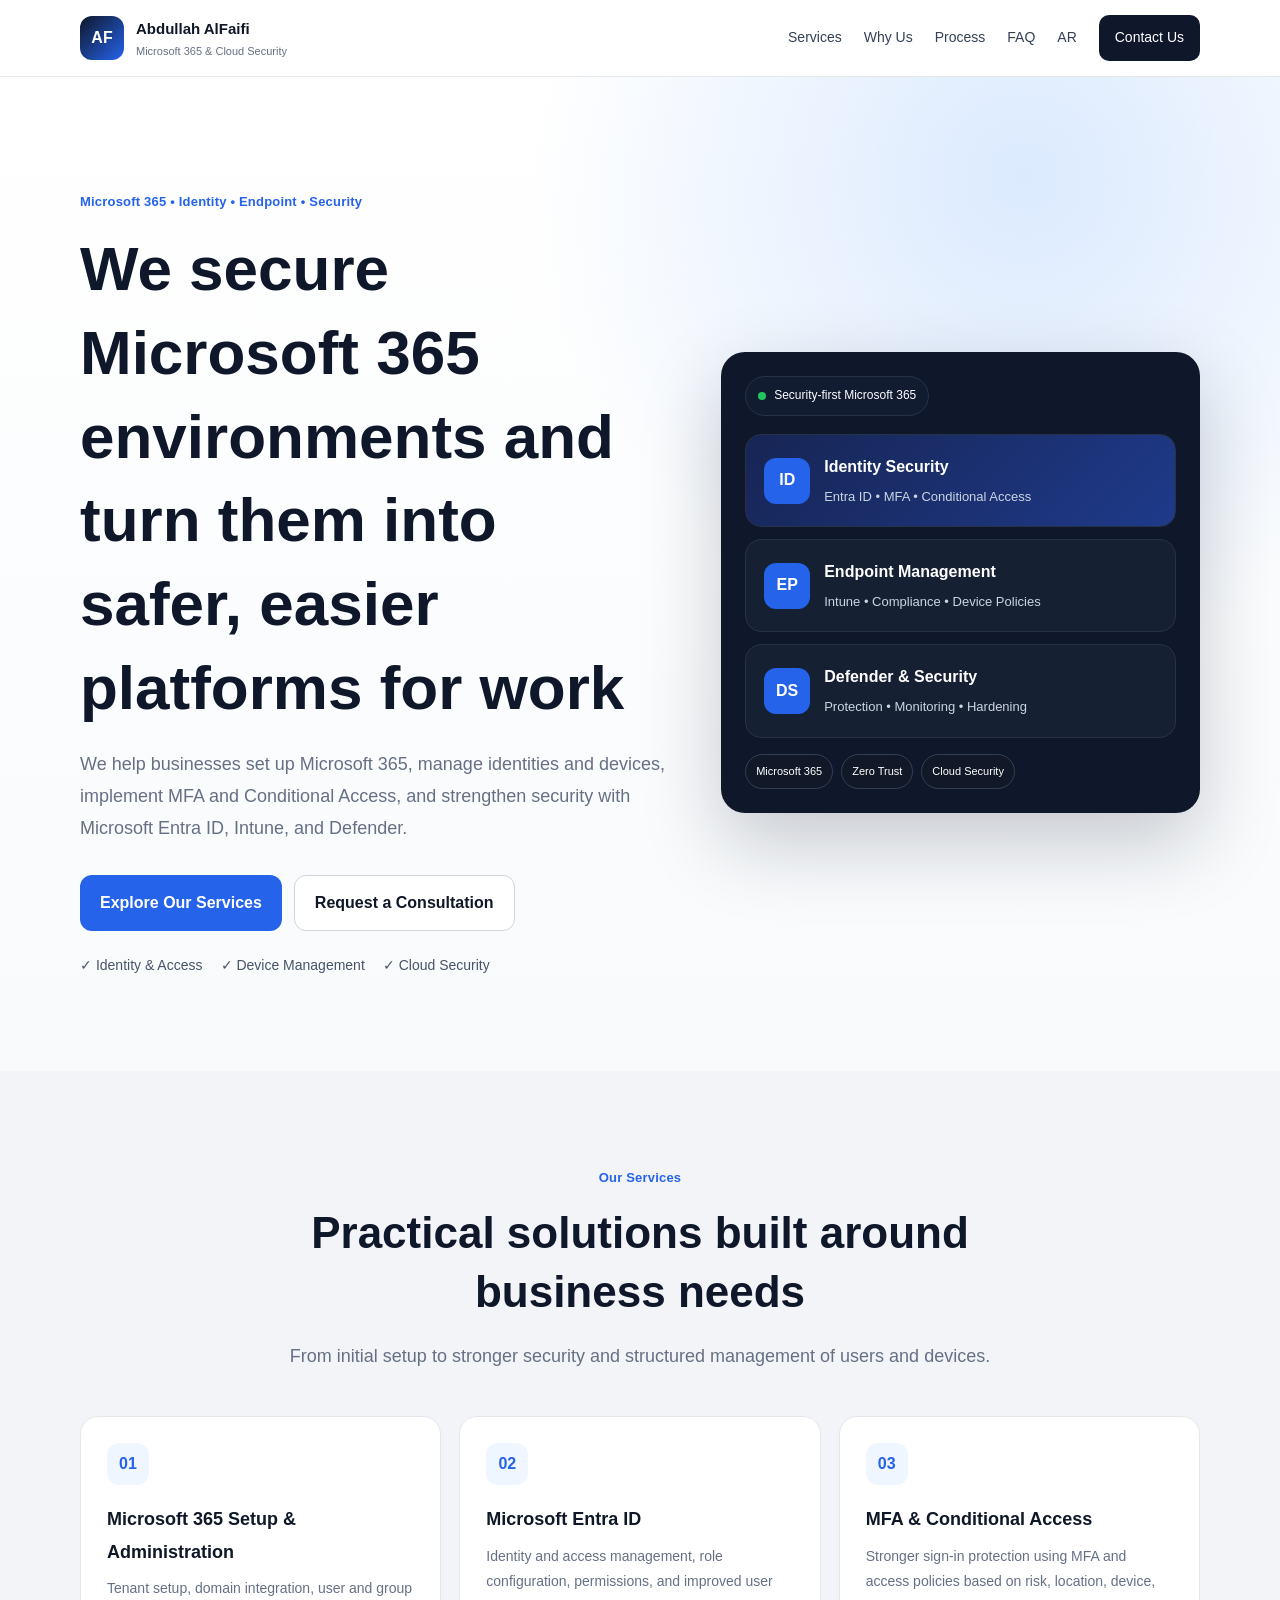
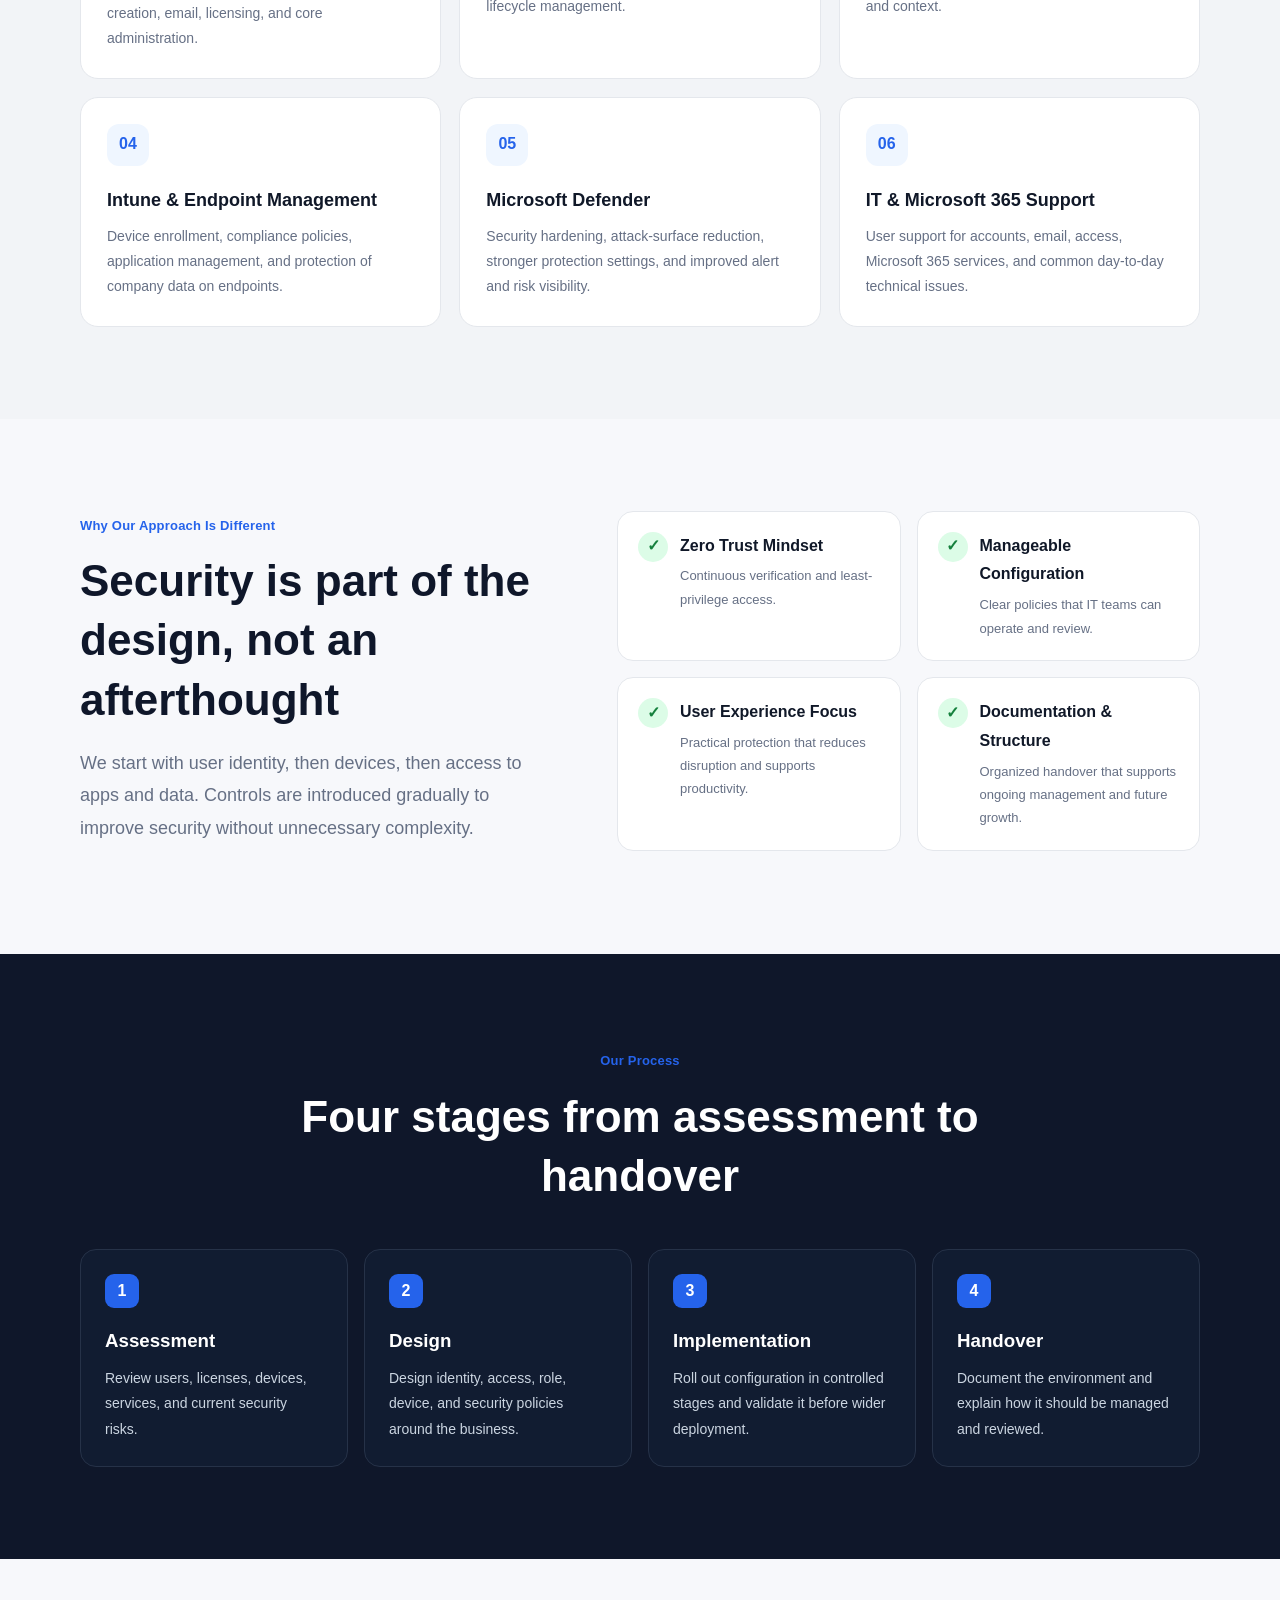
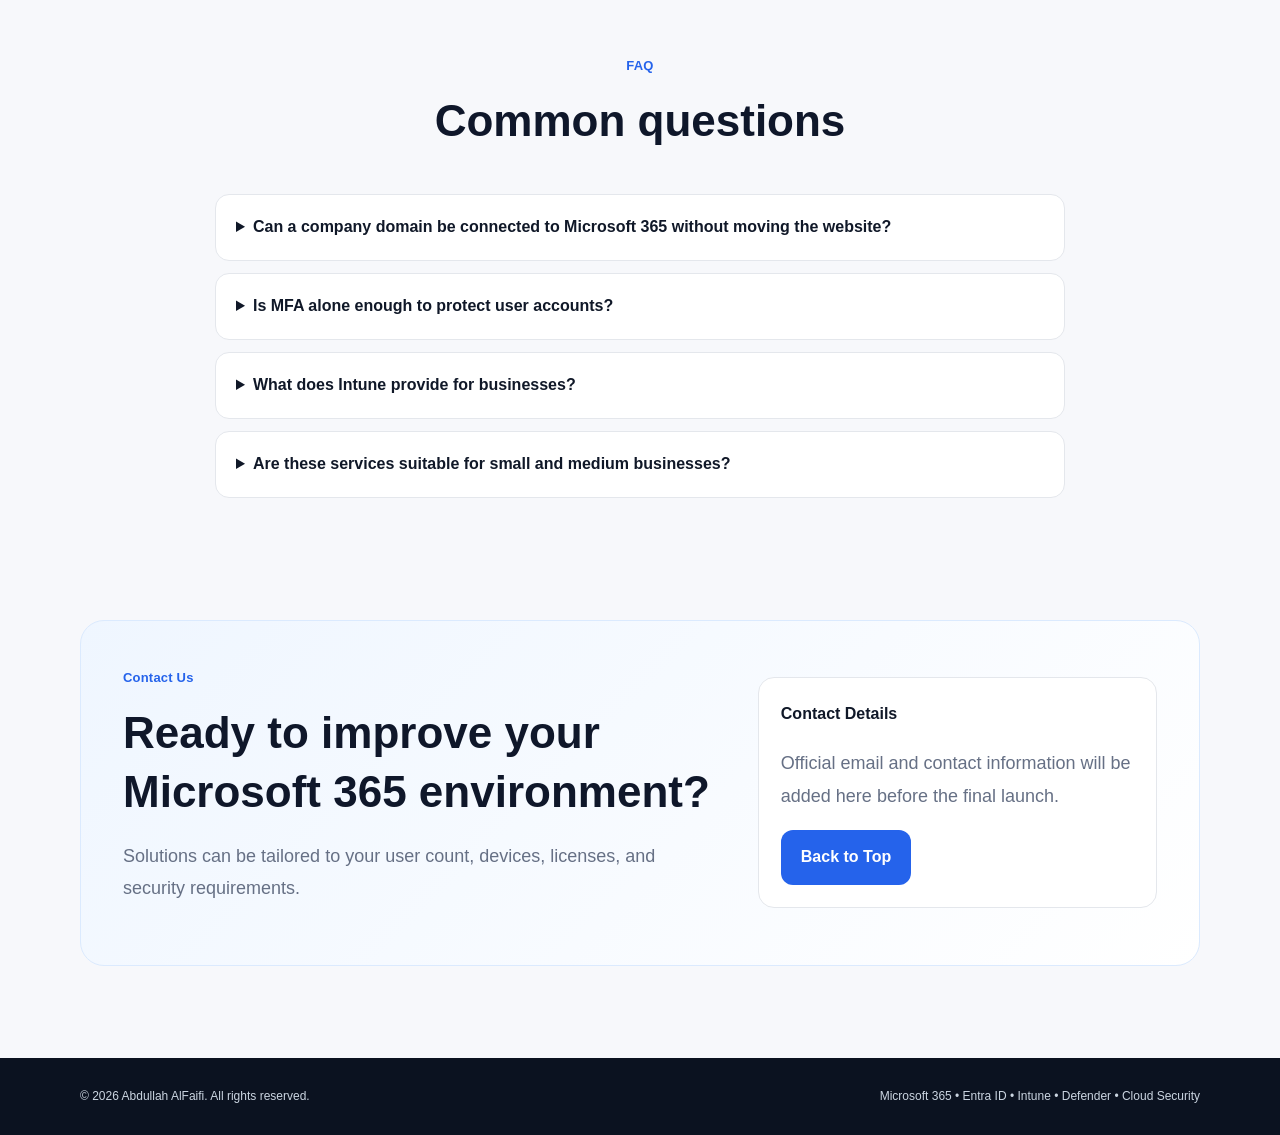
==== en.html @ 7289ef28 "Add full English version of the website" ====
<!doctype html>
<html lang="en" dir="ltr">
<head>
  <meta charset="utf-8" />
  <meta name="viewport" content="width=device-width, initial-scale=1" />
  <meta name="description" content="Microsoft 365, identity, endpoint, and cloud security services for businesses: Entra ID, MFA, Conditional Access, Intune, Microsoft Defender, and IT support." />
  <title>Abdullah AlFaifi | Microsoft 365 & Cloud Security</title>
  <link rel="stylesheet" href="styles.css" />
</head>
<body>
  <header class="site-header" id="top">
    <div class="container nav-wrap">
      <a class="brand" href="#top" aria-label="Home">
        <span class="brand-mark">AF</span>
        <span class="brand-text">
          <strong>Abdullah AlFaifi</strong>
          <small>Microsoft 365 & Cloud Security</small>
        </span>
      </a>

      <button class="menu-button" aria-label="Open menu" aria-expanded="false">☰</button>

      <nav class="nav-links" aria-label="Main navigation">
        <a href="#services">Services</a>
        <a href="#why-us">Why Us</a>
        <a href="#process">Process</a>
        <a href="#faq">FAQ</a>
        <a class="lang-switch" href="index.html" lang="ar" dir="rtl">AR</a>
        <a class="nav-cta" href="#contact">Contact Us</a>
      </nav>
    </div>
  </header>

  <main>
    <section class="hero section">
      <div class="container hero-grid">
        <div class="hero-copy">
          <span class="eyebrow">Microsoft 365 • Identity • Endpoint • Security</span>
          <h1>We secure Microsoft 365 environments and turn them into safer, easier platforms for work</h1>
          <p class="hero-lead">
            We help businesses set up Microsoft 365, manage identities and devices, implement MFA and Conditional Access,
            and strengthen security with Microsoft Entra ID, Intune, and Defender.
          </p>
          <div class="hero-actions">
            <a class="button primary" href="#services">Explore Our Services</a>
            <a class="button secondary" href="#contact">Request a Consultation</a>
          </div>
          <div class="trust-row" aria-label="Areas of focus">
            <span>✓ Identity & Access</span>
            <span>✓ Device Management</span>
            <span>✓ Cloud Security</span>
          </div>
        </div>

        <div class="hero-panel" aria-label="Services overview">
          <div class="status-pill"><span></span> Security-first Microsoft 365</div>
          <div class="panel-card featured">
            <div class="icon">ID</div>
            <div>
              <strong>Identity Security</strong>
              <p>Entra ID • MFA • Conditional Access</p>
            </div>
          </div>
          <div class="panel-card">
            <div class="icon">EP</div>
            <div>
              <strong>Endpoint Management</strong>
              <p>Intune • Compliance • Device Policies</p>
            </div>
          </div>
          <div class="panel-card">
            <div class="icon">DS</div>
            <div>
              <strong>Defender & Security</strong>
              <p>Protection • Monitoring • Hardening</p>
            </div>
          </div>
          <div class="panel-footer">
            <span>Microsoft 365</span><span>Zero Trust</span><span>Cloud Security</span>
          </div>
        </div>
      </div>
    </section>

    <section class="section muted" id="services">
      <div class="container">
        <div class="section-heading">
          <span class="eyebrow">Our Services</span>
          <h2>Practical solutions built around business needs</h2>
          <p>From initial setup to stronger security and structured management of users and devices.</p>
        </div>

        <div class="cards services-grid">
          <article class="service-card">
            <span class="service-icon">01</span>
            <h3>Microsoft 365 Setup & Administration</h3>
            <p>Tenant setup, domain integration, user and group creation, email, licensing, and core administration.</p>
          </article>
          <article class="service-card">
            <span class="service-icon">02</span>
            <h3>Microsoft Entra ID</h3>
            <p>Identity and access management, role configuration, permissions, and improved user lifecycle management.</p>
          </article>
          <article class="service-card">
            <span class="service-icon">03</span>
            <h3>MFA & Conditional Access</h3>
            <p>Stronger sign-in protection using MFA and access policies based on risk, location, device, and context.</p>
          </article>
          <article class="service-card">
            <span class="service-icon">04</span>
            <h3>Intune & Endpoint Management</h3>
            <p>Device enrollment, compliance policies, application management, and protection of company data on endpoints.</p>
          </article>
          <article class="service-card">
            <span class="service-icon">05</span>
            <h3>Microsoft Defender</h3>
            <p>Security hardening, attack-surface reduction, stronger protection settings, and improved alert and risk visibility.</p>
          </article>
          <article class="service-card">
            <span class="service-icon">06</span>
            <h3>IT & Microsoft 365 Support</h3>
            <p>User support for accounts, email, access, Microsoft 365 services, and common day-to-day technical issues.</p>
          </article>
        </div>
      </div>
    </section>

    <section class="section" id="why-us">
      <div class="container split-grid">
        <div>
          <span class="eyebrow">Why Our Approach Is Different</span>
          <h2>Security is part of the design, not an afterthought</h2>
          <p class="section-copy">We start with user identity, then devices, then access to apps and data. Controls are introduced gradually to improve security without unnecessary complexity.</p>
        </div>
        <div class="benefits">
          <div class="benefit"><span>✓</span><div><strong>Zero Trust Mindset</strong><p>Continuous verification and least-privilege access.</p></div></div>
          <div class="benefit"><span>✓</span><div><strong>Manageable Configuration</strong><p>Clear policies that IT teams can operate and review.</p></div></div>
          <div class="benefit"><span>✓</span><div><strong>User Experience Focus</strong><p>Practical protection that reduces disruption and supports productivity.</p></div></div>
          <div class="benefit"><span>✓</span><div><strong>Documentation & Structure</strong><p>Organized handover that supports ongoing management and future growth.</p></div></div>
        </div>
      </div>
    </section>

    <section class="section dark-section" id="process">
      <div class="container">
        <div class="section-heading light">
          <span class="eyebrow">Our Process</span>
          <h2>Four stages from assessment to handover</h2>
        </div>
        <div class="process-grid">
          <div class="process-step"><b>1</b><h3>Assessment</h3><p>Review users, licenses, devices, services, and current security risks.</p></div>
          <div class="process-step"><b>2</b><h3>Design</h3><p>Design identity, access, role, device, and security policies around the business.</p></div>
          <div class="process-step"><b>3</b><h3>Implementation</h3><p>Roll out configuration in controlled stages and validate it before wider deployment.</p></div>
          <div class="process-step"><b>4</b><h3>Handover</h3><p>Document the environment and explain how it should be managed and reviewed.</p></div>
        </div>
      </div>
    </section>

    <section class="section" id="faq">
      <div class="container narrow">
        <div class="section-heading">
          <span class="eyebrow">FAQ</span>
          <h2>Common questions</h2>
        </div>
        <div class="faq-list">
          <details><summary>Can a company domain be connected to Microsoft 365 without moving the website?</summary><p>Yes. The same domain can be used for Microsoft 365 email while the website remains on a separate hosting platform, using different DNS records.</p></details>
          <details><summary>Is MFA alone enough to protect user accounts?</summary><p>MFA is essential, but stronger protection comes from combining it with Conditional Access, session controls, managed devices, and least-privilege policies.</p></details>
          <details><summary>What does Intune provide for businesses?</summary><p>It provides centralized device, app, compliance, and company-data management across supported endpoints.</p></details>
          <details><summary>Are these services suitable for small and medium businesses?</summary><p>Yes. Organizations can begin with essential controls and expand as user count, devices, licensing, and security needs grow.</p></details>
        </div>
      </div>
    </section>

    <section class="section contact-section" id="contact">
      <div class="container contact-card">
        <div>
          <span class="eyebrow">Contact Us</span>
          <h2>Ready to improve your Microsoft 365 environment?</h2>
          <p>Solutions can be tailored to your user count, devices, licenses, and security requirements.</p>
        </div>
        <div class="contact-note">
          <strong>Contact Details</strong>
          <p>Official email and contact information will be added here before the final launch.</p>
          <a class="button primary" href="#top">Back to Top</a>
        </div>
      </div>
    </section>
  </main>

  <footer class="site-footer">
    <div class="container footer-wrap">
      <p>© <span id="year"></span> Abdullah AlFaifi. All rights reserved.</p>
      <p>Microsoft 365 • Entra ID • Intune • Defender • Cloud Security</p>
    </div>
  </footer>

  <script src="script.js"></script>
</body>
</html>
---- styles.css ----
*{box-sizing:border-box}html{scroll-behavior:smooth}body{margin:0;font-family:Tahoma,Arial,sans-serif;background:#f7f8fb;color:#101828;line-height:1.8}a{text-decoration:none;color:inherit}.container{width:min(1120px,92%);margin:auto}.narrow{width:min(850px,92%)}.site-header{position:sticky;top:0;z-index:50;background:rgba(255,255,255,.92);backdrop-filter:blur(12px);border-bottom:1px solid #e5e7eb}.nav-wrap{display:flex;align-items:center;justify-content:space-between;min-height:76px;gap:24px}.brand{display:flex;align-items:center;gap:12px}.brand-mark{width:44px;height:44px;border-radius:12px;display:grid;place-items:center;background:linear-gradient(135deg,#0f172a,#2563eb);color:#fff;font-weight:800}.brand-text{display:flex;flex-direction:column}.brand-text strong{font-size:15px}.brand-text small{font-size:11px;color:#667085}.nav-links{display:flex;align-items:center;gap:22px;font-size:14px}.nav-links a{color:#344054}.nav-links a:hover{color:#2563eb}.nav-cta{padding:10px 16px;border-radius:10px;background:#0f172a;color:#fff!important}.menu-button{display:none;border:0;background:none;font-size:24px}.section{padding:92px 0}.hero{padding-top:110px;background:radial-gradient(circle at 80% 10%,#dbeafe 0,transparent 36%),linear-gradient(180deg,#fff,#f8fafc)}.hero-grid{display:grid;grid-template-columns:1.1fr .9fr;gap:56px;align-items:center}.eyebrow{display:inline-block;color:#2563eb;font-weight:700;font-size:13px;letter-spacing:.2px;margin-bottom:14px}.hero h1,.section-heading h2,.split-grid h2,.contact-card h2{margin:0;color:#0f172a;line-height:1.35}.hero h1{font-size:clamp(36px,5vw,62px);max-width:800px}.hero-lead,.section-copy,.section-heading p,.contact-card p{color:#667085;font-size:18px}.hero-actions{display:flex;gap:12px;margin:30px 0 22px}.button{display:inline-flex;align-items:center;justify-content:center;padding:13px 20px;border-radius:12px;font-weight:700}.button.primary{background:#2563eb;color:#fff}.button.primary:hover{background:#1d4ed8}.button.secondary{background:#fff;border:1px solid #d0d5dd;color:#101828}.trust-row{display:flex;flex-wrap:wrap;gap:18px;color:#475467;font-size:14px}.hero-panel{background:#0f172a;border-radius:24px;padding:24px;box-shadow:0 30px 80px rgba(15,23,42,.22);color:#fff}.status-pill{font-size:12px;background:#111c31;border:1px solid #263248;border-radius:999px;padding:8px 12px;margin-bottom:18px;display:inline-flex;align-items:center;gap:8px}.status-pill span{width:8px;height:8px;border-radius:50%;background:#22c55e}.panel-card{display:flex;align-items:center;gap:14px;background:#162033;border:1px solid #263248;border-radius:16px;padding:18px;margin-bottom:12px}.panel-card.featured{background:linear-gradient(135deg,#172554,#1e3a8a)}.panel-card .icon{min-width:46px;height:46px;border-radius:12px;background:#2563eb;display:grid;place-items:center;font-weight:800}.panel-card strong{display:block}.panel-card p{margin:3px 0 0;color:#cbd5e1;font-size:13px}.panel-footer{display:flex;flex-wrap:wrap;gap:8px;margin-top:16px}.panel-footer span{font-size:11px;padding:7px 10px;border-radius:999px;background:#111827;border:1px solid #334155}.muted{background:#f2f4f7}.section-heading{text-align:center;max-width:740px;margin:0 auto 44px}.section-heading h2,.split-grid h2,.contact-card h2{font-size:clamp(30px,4vw,44px)}.cards{display:grid}.services-grid{grid-template-columns:repeat(3,1fr);gap:18px}.service-card{background:#fff;border:1px solid #e4e7ec;border-radius:18px;padding:26px;transition:.2s}.service-card:hover{transform:translateY(-4px);box-shadow:0 16px 40px rgba(16,24,40,.08)}.service-icon{display:inline-grid;place-items:center;width:42px;height:42px;border-radius:12px;background:#eff6ff;color:#2563eb;font-weight:800}.service-card h3{font-size:18px;margin:18px 0 8px}.service-card p{margin:0;color:#667085;font-size:14px}.split-grid{display:grid;grid-template-columns:.9fr 1.1fr;gap:60px;align-items:start}.benefits{display:grid;grid-template-columns:1fr 1fr;gap:16px}.benefit{display:flex;gap:12px;background:#fff;border:1px solid #e4e7ec;border-radius:16px;padding:20px}.benefit>span{width:30px;height:30px;flex:0 0 30px;border-radius:50%;display:grid;place-items:center;background:#dcfce7;color:#15803d;font-weight:800}.benefit p{margin:4px 0 0;color:#667085;font-size:13px}.dark-section{background:#0f172a;color:#fff}.section-heading.light h2{color:#fff}.process-grid{display:grid;grid-template-columns:repeat(4,1fr);gap:16px}.process-step{padding:24px;border:1px solid #263248;border-radius:16px;background:#111c31}.process-step b{display:inline-grid;place-items:center;width:34px;height:34px;border-radius:9px;background:#2563eb}.process-step h3{margin:16px 0 8px}.process-step p{margin:0;color:#cbd5e1;font-size:14px}.faq-list{display:grid;gap:12px}.faq-list details{background:#fff;border:1px solid #e4e7ec;border-radius:14px;padding:18px 20px}.faq-list summary{cursor:pointer;font-weight:700}.faq-list p{color:#667085;margin-bottom:0}.contact-section{padding-top:30px}.contact-card{background:linear-gradient(135deg,#eff6ff,#fff);border:1px solid #dbeafe;border-radius:24px;padding:42px;display:grid;grid-template-columns:1.2fr .8fr;gap:36px;align-items:center}.contact-note{background:#fff;border:1px solid #e4e7ec;border-radius:16px;padding:22px}.site-footer{padding:28px 0;background:#0b1220;color:#cbd5e1;font-size:12px}.footer-wrap{display:flex;justify-content:space-between;gap:16px;flex-wrap:wrap}.footer-wrap p{margin:0}@media(max-width:900px){.hero-grid,.split-grid,.contact-card{grid-template-columns:1fr}.services-grid{grid-template-columns:1fr 1fr}.process-grid{grid-template-columns:1fr 1fr}.nav-links{position:absolute;top:76px;right:4%;left:4%;display:none;flex-direction:column;align-items:stretch;background:#fff;border:1px solid #e4e7ec;border-radius:16px;padding:16px;box-shadow:0 18px 50px rgba(16,24,40,.12)}.nav-links.open{display:flex}.menu-button{display:block}}@media(max-width:620px){.section{padding:68px 0}.hero{padding-top:78px}.services-grid,.process-grid,.benefits{grid-template-columns:1fr}.hero-actions{flex-direction:column}.button{width:100%}.hero h1{font-size:38px}.contact-card{padding:26px}.brand-text small{display:none}}
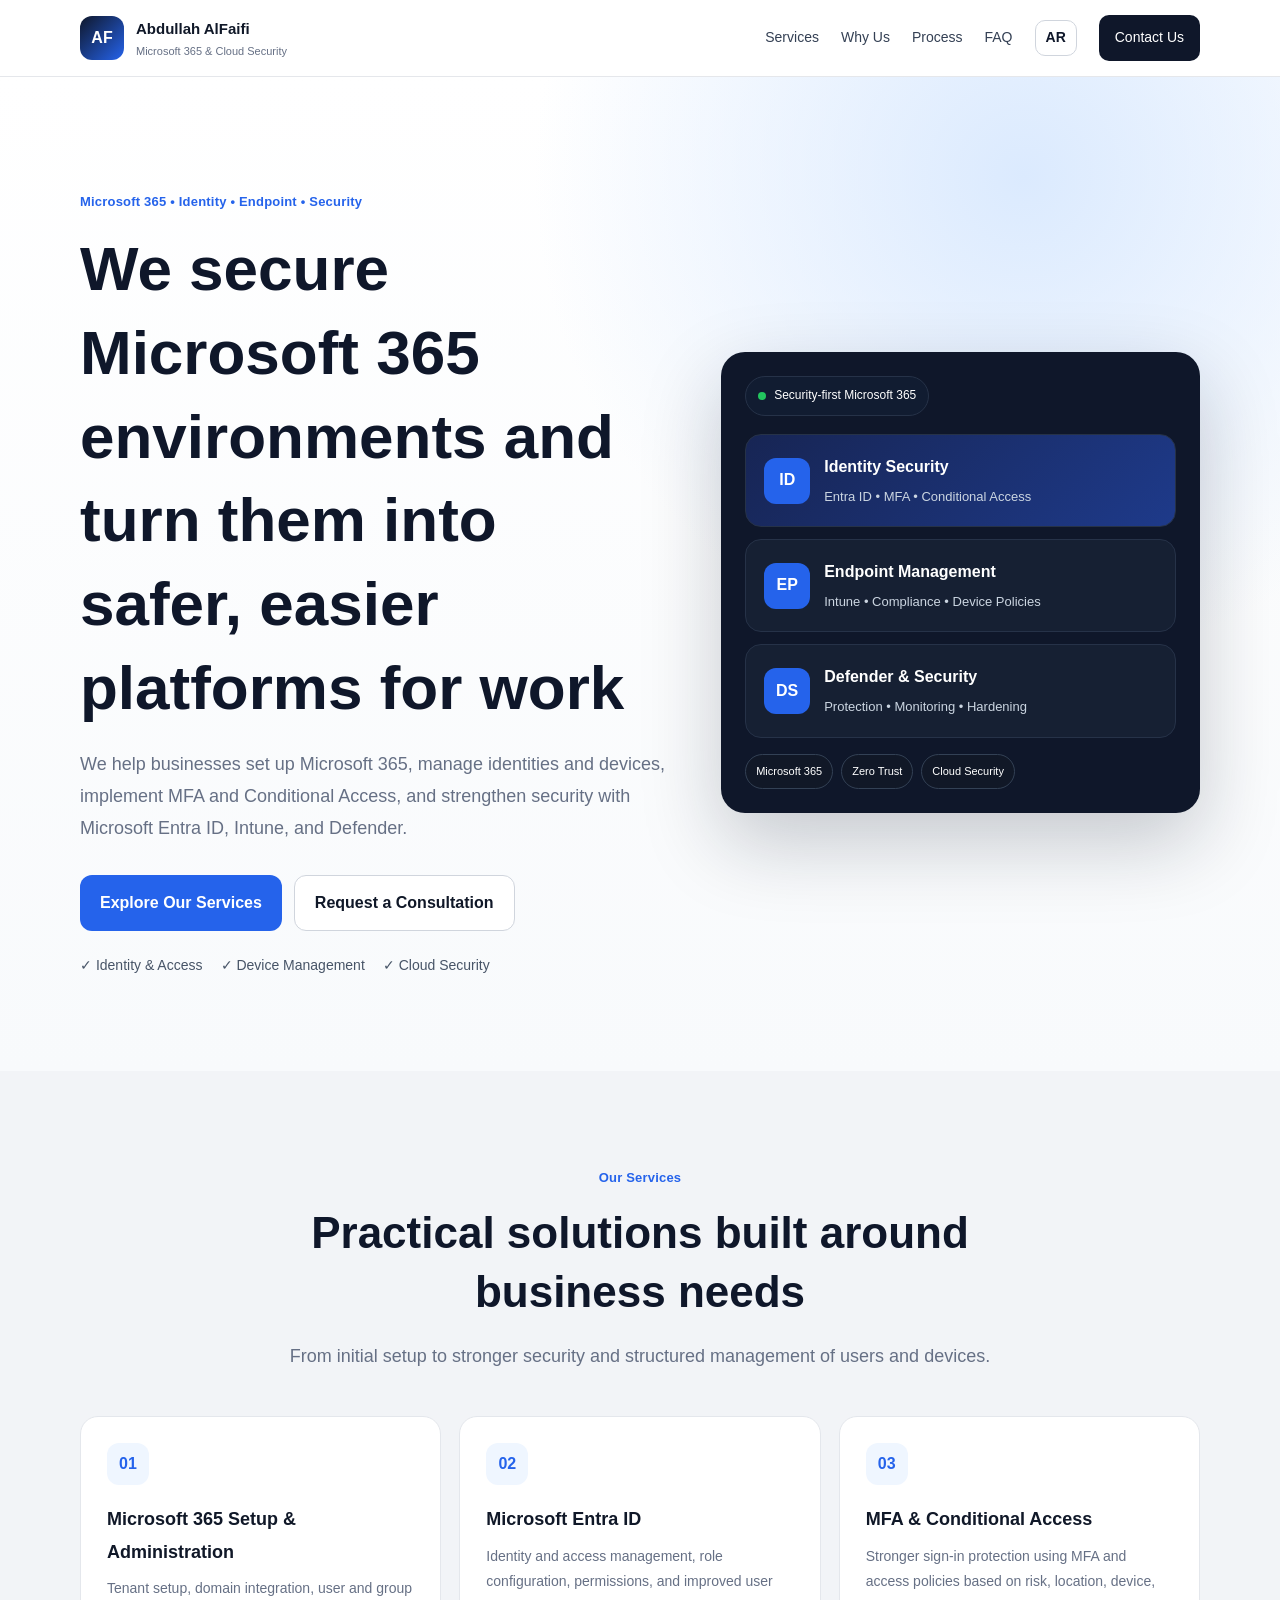
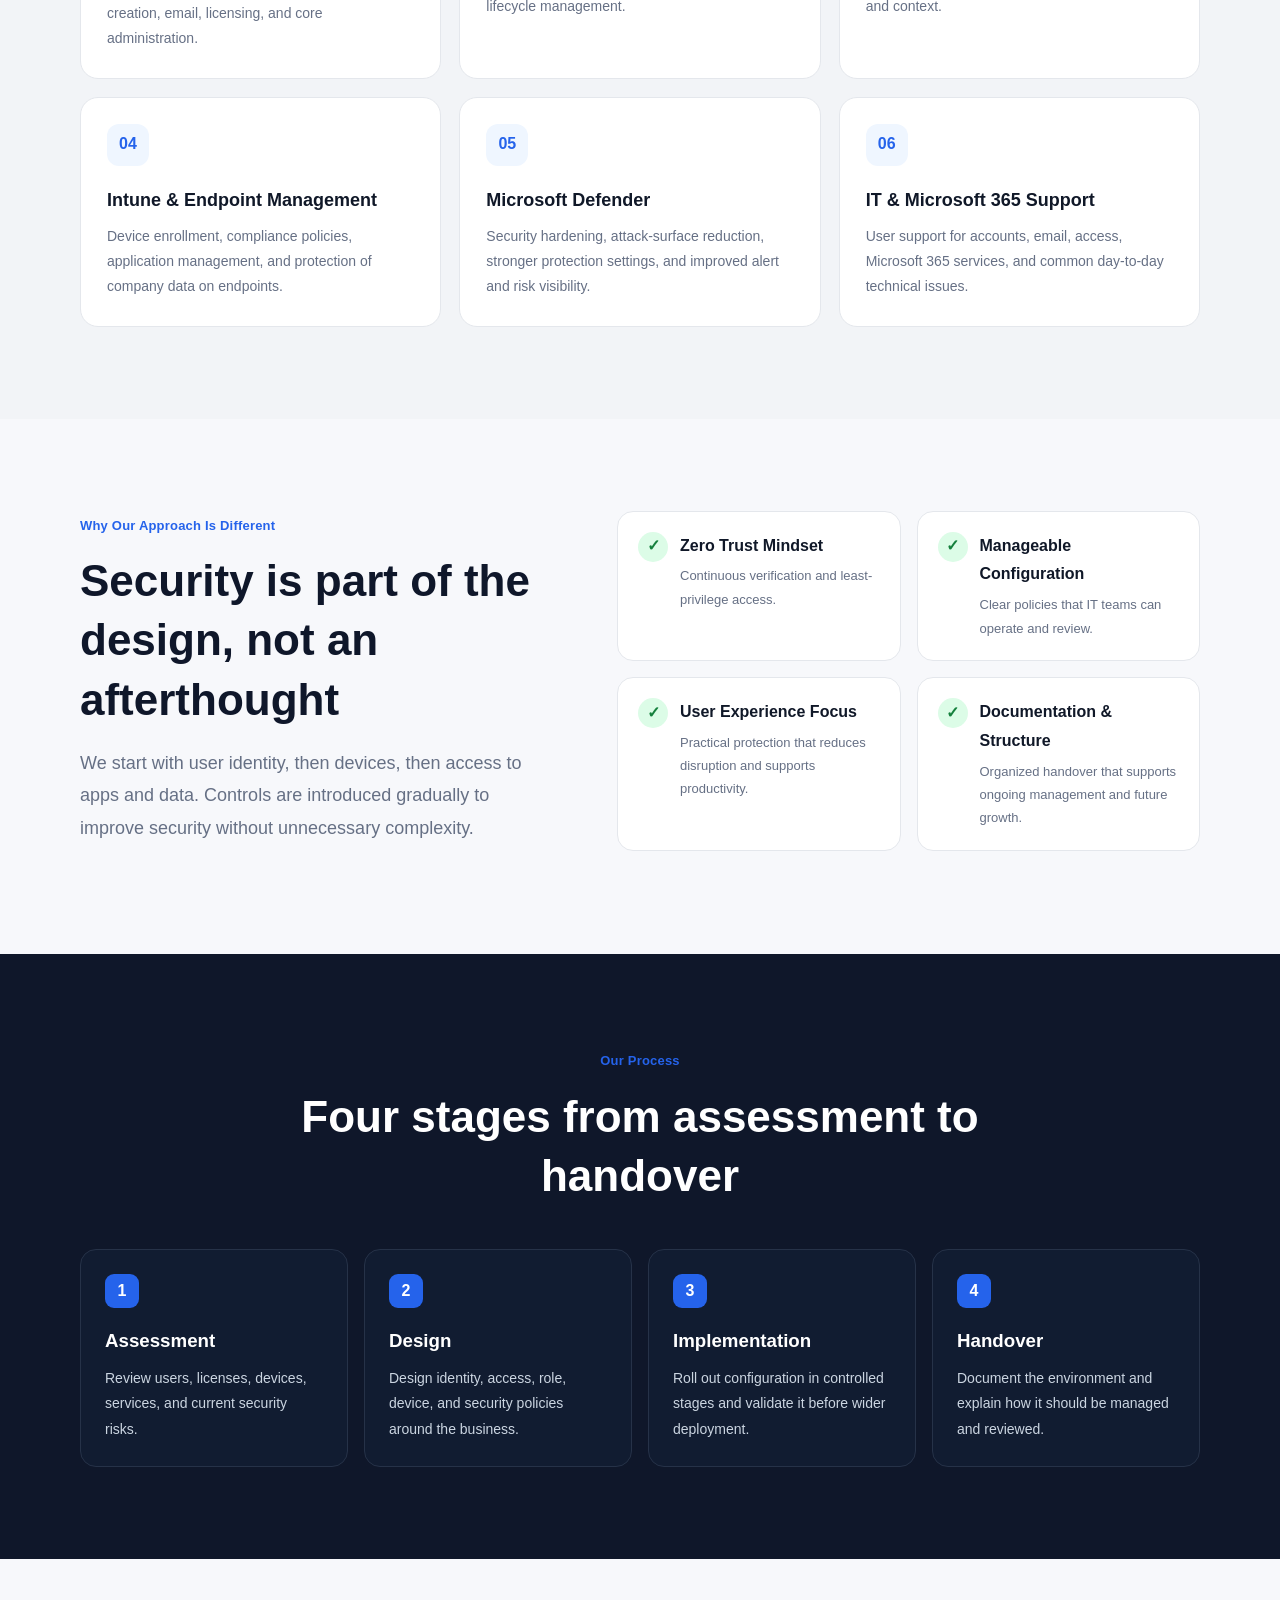
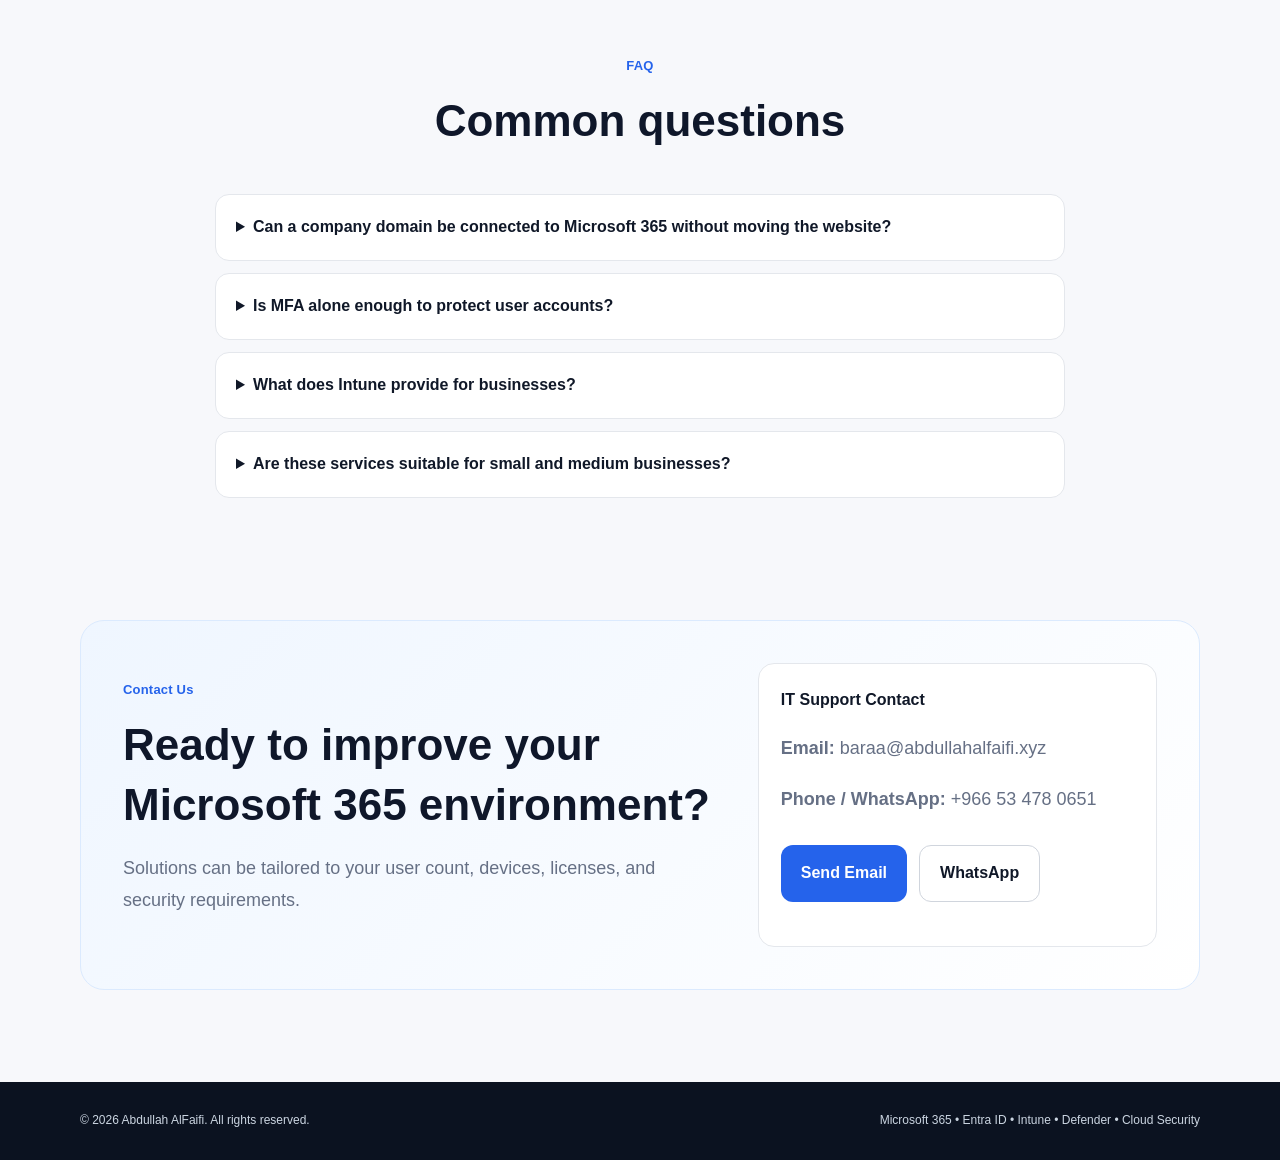
==== commit 8f2b26a5: "Add IT support contact details to English site" ====
--- a/en.html
+++ b/en.html
@@ -179,9 +179,13 @@
           <p>Solutions can be tailored to your user count, devices, licenses, and security requirements.</p>
         </div>
         <div class="contact-note">
-          <strong>Contact Details</strong>
-          <p>Official email and contact information will be added here before the final launch.</p>
-          <a class="button primary" href="#top">Back to Top</a>
+          <strong>IT Support Contact</strong>
+          <p><strong>Email:</strong> <a href="mailto:baraa@abdullahalfaifi.xyz">baraa@abdullahalfaifi.xyz</a></p>
+          <p><strong>Phone / WhatsApp:</strong> <a href="tel:+966534780651">+966 53 478 0651</a></p>
+          <div class="hero-actions">
+            <a class="button primary" href="mailto:baraa@abdullahalfaifi.xyz">Send Email</a>
+            <a class="button secondary" href="https://wa.me/966534780651" target="_blank" rel="noopener">WhatsApp</a>
+          </div>
         </div>
       </div>
     </section>
--- a/styles.css
+++ b/styles.css
@@ -1 +1 @@
-*{box-sizing:border-box}html{scroll-behavior:smooth}body{margin:0;font-family:Tahoma,Arial,sans-serif;background:#f7f8fb;color:#101828;line-height:1.8}a{text-decoration:none;color:inherit}.container{width:min(1120px,92%);margin:auto}.narrow{width:min(850px,92%)}.site-header{position:sticky;top:0;z-index:50;background:rgba(255,255,255,.92);backdrop-filter:blur(12px);border-bottom:1px solid #e5e7eb}.nav-wrap{display:flex;align-items:center;justify-content:space-between;min-height:76px;gap:24px}.brand{display:flex;align-items:center;gap:12px}.brand-mark{width:44px;height:44px;border-radius:12px;display:grid;place-items:center;background:linear-gradient(135deg,#0f172a,#2563eb);color:#fff;font-weight:800}.brand-text{display:flex;flex-direction:column}.brand-text strong{font-size:15px}.brand-text small{font-size:11px;color:#667085}.nav-links{display:flex;align-items:center;gap:22px;font-size:14px}.nav-links a{color:#344054}.nav-links a:hover{color:#2563eb}.nav-cta{padding:10px 16px;border-radius:10px;background:#0f172a;color:#fff!important}.menu-button{display:none;border:0;background:none;font-size:24px}.section{padding:92px 0}.hero{padding-top:110px;background:radial-gradient(circle at 80% 10%,#dbeafe 0,transparent 36%),linear-gradient(180deg,#fff,#f8fafc)}.hero-grid{display:grid;grid-template-columns:1.1fr .9fr;gap:56px;align-items:center}.eyebrow{display:inline-block;color:#2563eb;font-weight:700;font-size:13px;letter-spacing:.2px;margin-bottom:14px}.hero h1,.section-heading h2,.split-grid h2,.contact-card h2{margin:0;color:#0f172a;line-height:1.35}.hero h1{font-size:clamp(36px,5vw,62px);max-width:800px}.hero-lead,.section-copy,.section-heading p,.contact-card p{color:#667085;font-size:18px}.hero-actions{display:flex;gap:12px;margin:30px 0 22px}.button{display:inline-flex;align-items:center;justify-content:center;padding:13px 20px;border-radius:12px;font-weight:700}.button.primary{background:#2563eb;color:#fff}.button.primary:hover{background:#1d4ed8}.button.secondary{background:#fff;border:1px solid #d0d5dd;color:#101828}.trust-row{display:flex;flex-wrap:wrap;gap:18px;color:#475467;font-size:14px}.hero-panel{background:#0f172a;border-radius:24px;padding:24px;box-shadow:0 30px 80px rgba(15,23,42,.22);color:#fff}.status-pill{font-size:12px;background:#111c31;border:1px solid #263248;border-radius:999px;padding:8px 12px;margin-bottom:18px;display:inline-flex;align-items:center;gap:8px}.status-pill span{width:8px;height:8px;border-radius:50%;background:#22c55e}.panel-card{display:flex;align-items:center;gap:14px;background:#162033;border:1px solid #263248;border-radius:16px;padding:18px;margin-bottom:12px}.panel-card.featured{background:linear-gradient(135deg,#172554,#1e3a8a)}.panel-card .icon{min-width:46px;height:46px;border-radius:12px;background:#2563eb;display:grid;place-items:center;font-weight:800}.panel-card strong{display:block}.panel-card p{margin:3px 0 0;color:#cbd5e1;font-size:13px}.panel-footer{display:flex;flex-wrap:wrap;gap:8px;margin-top:16px}.panel-footer span{font-size:11px;padding:7px 10px;border-radius:999px;background:#111827;border:1px solid #334155}.muted{background:#f2f4f7}.section-heading{text-align:center;max-width:740px;margin:0 auto 44px}.section-heading h2,.split-grid h2,.contact-card h2{font-size:clamp(30px,4vw,44px)}.cards{display:grid}.services-grid{grid-template-columns:repeat(3,1fr);gap:18px}.service-card{background:#fff;border:1px solid #e4e7ec;border-radius:18px;padding:26px;transition:.2s}.service-card:hover{transform:translateY(-4px);box-shadow:0 16px 40px rgba(16,24,40,.08)}.service-icon{display:inline-grid;place-items:center;width:42px;height:42px;border-radius:12px;background:#eff6ff;color:#2563eb;font-weight:800}.service-card h3{font-size:18px;margin:18px 0 8px}.service-card p{margin:0;color:#667085;font-size:14px}.split-grid{display:grid;grid-template-columns:.9fr 1.1fr;gap:60px;align-items:start}.benefits{display:grid;grid-template-columns:1fr 1fr;gap:16px}.benefit{display:flex;gap:12px;background:#fff;border:1px solid #e4e7ec;border-radius:16px;padding:20px}.benefit>span{width:30px;height:30px;flex:0 0 30px;border-radius:50%;display:grid;place-items:center;background:#dcfce7;color:#15803d;font-weight:800}.benefit p{margin:4px 0 0;color:#667085;font-size:13px}.dark-section{background:#0f172a;color:#fff}.section-heading.light h2{color:#fff}.process-grid{display:grid;grid-template-columns:repeat(4,1fr);gap:16px}.process-step{padding:24px;border:1px solid #263248;border-radius:16px;background:#111c31}.process-step b{display:inline-grid;place-items:center;width:34px;height:34px;border-radius:9px;background:#2563eb}.process-step h3{margin:16px 0 8px}.process-step p{margin:0;color:#cbd5e1;font-size:14px}.faq-list{display:grid;gap:12px}.faq-list details{background:#fff;border:1px solid #e4e7ec;border-radius:14px;padding:18px 20px}.faq-list summary{cursor:pointer;font-weight:700}.faq-list p{color:#667085;margin-bottom:0}.contact-section{padding-top:30px}.contact-card{background:linear-gradient(135deg,#eff6ff,#fff);border:1px solid #dbeafe;border-radius:24px;padding:42px;display:grid;grid-template-columns:1.2fr .8fr;gap:36px;align-items:center}.contact-note{background:#fff;border:1px solid #e4e7ec;border-radius:16px;padding:22px}.site-footer{padding:28px 0;background:#0b1220;color:#cbd5e1;font-size:12px}.footer-wrap{display:flex;justify-content:space-between;gap:16px;flex-wrap:wrap}.footer-wrap p{margin:0}@media(max-width:900px){.hero-grid,.split-grid,.contact-card{grid-template-columns:1fr}.services-grid{grid-template-columns:1fr 1fr}.process-grid{grid-template-columns:1fr 1fr}.nav-links{position:absolute;top:76px;right:4%;left:4%;display:none;flex-direction:column;align-items:stretch;background:#fff;border:1px solid #e4e7ec;border-radius:16px;padding:16px;box-shadow:0 18px 50px rgba(16,24,40,.12)}.nav-links.open{display:flex}.menu-button{display:block}}@media(max-width:620px){.section{padding:68px 0}.hero{padding-top:78px}.services-grid,.process-grid,.benefits{grid-template-columns:1fr}.hero-actions{flex-direction:column}.button{width:100%}.hero h1{font-size:38px}.contact-card{padding:26px}.brand-text small{display:none}}
+*{box-sizing:border-box}html{scroll-behavior:smooth}body{margin:0;font-family:Tahoma,Arial,sans-serif;background:#f7f8fb;color:#101828;line-height:1.8}a{text-decoration:none;color:inherit}.container{width:min(1120px,92%);margin:auto}.narrow{width:min(850px,92%)}.site-header{position:sticky;top:0;z-index:50;background:rgba(255,255,255,.92);backdrop-filter:blur(12px);border-bottom:1px solid #e5e7eb}.nav-wrap{display:flex;align-items:center;justify-content:space-between;min-height:76px;gap:24px}.brand{display:flex;align-items:center;gap:12px}.brand-mark{width:44px;height:44px;border-radius:12px;display:grid;place-items:center;background:linear-gradient(135deg,#0f172a,#2563eb);color:#fff;font-weight:800}.brand-text{display:flex;flex-direction:column}.brand-text strong{font-size:15px}.brand-text small{font-size:11px;color:#667085}.nav-links{display:flex;align-items:center;gap:22px;font-size:14px}.nav-links a{color:#344054}.nav-links a:hover{color:#2563eb}.lang-switch{display:inline-flex;align-items:center;justify-content:center;min-width:42px;height:36px;padding:0 10px;border:1px solid #d0d5dd;border-radius:10px;font-weight:800;background:#fff;color:#0f172a!important}.lang-switch:hover{border-color:#2563eb;background:#eff6ff}.nav-cta{padding:10px 16px;border-radius:10px;background:#0f172a;color:#fff!important}.menu-button{display:none;border:0;background:none;font-size:24px}.section{padding:92px 0}.hero{padding-top:110px;background:radial-gradient(circle at 80% 10%,#dbeafe 0,transparent 36%),linear-gradient(180deg,#fff,#f8fafc)}.hero-grid{display:grid;grid-template-columns:1.1fr .9fr;gap:56px;align-items:center}.eyebrow{display:inline-block;color:#2563eb;font-weight:700;font-size:13px;letter-spacing:.2px;margin-bottom:14px}.hero h1,.section-heading h2,.split-grid h2,.contact-card h2{margin:0;color:#0f172a;line-height:1.35}.hero h1{font-size:clamp(36px,5vw,62px);max-width:800px}.hero-lead,.section-copy,.section-heading p,.contact-card p{color:#667085;font-size:18px}.hero-actions{display:flex;gap:12px;margin:30px 0 22px}.button{display:inline-flex;align-items:center;justify-content:center;padding:13px 20px;border-radius:12px;font-weight:700}.button.primary{background:#2563eb;color:#fff}.button.primary:hover{background:#1d4ed8}.button.secondary{background:#fff;border:1px solid #d0d5dd;color:#101828}.trust-row{display:flex;flex-wrap:wrap;gap:18px;color:#475467;font-size:14px}.hero-panel{background:#0f172a;border-radius:24px;padding:24px;box-shadow:0 30px 80px rgba(15,23,42,.22);color:#fff}.status-pill{font-size:12px;background:#111c31;border:1px solid #263248;border-radius:999px;padding:8px 12px;margin-bottom:18px;display:inline-flex;align-items:center;gap:8px}.status-pill span{width:8px;height:8px;border-radius:50%;background:#22c55e}.panel-card{display:flex;align-items:center;gap:14px;background:#162033;border:1px solid #263248;border-radius:16px;padding:18px;margin-bottom:12px}.panel-card.featured{background:linear-gradient(135deg,#172554,#1e3a8a)}.panel-card .icon{min-width:46px;height:46px;border-radius:12px;background:#2563eb;display:grid;place-items:center;font-weight:800}.panel-card strong{display:block}.panel-card p{margin:3px 0 0;color:#cbd5e1;font-size:13px}.panel-footer{display:flex;flex-wrap:wrap;gap:8px;margin-top:16px}.panel-footer span{font-size:11px;padding:7px 10px;border-radius:999px;background:#111827;border:1px solid #334155}.muted{background:#f2f4f7}.section-heading{text-align:center;max-width:740px;margin:0 auto 44px}.section-heading h2,.split-grid h2,.contact-card h2{font-size:clamp(30px,4vw,44px)}.cards{display:grid}.services-grid{grid-template-columns:repeat(3,1fr);gap:18px}.service-card{background:#fff;border:1px solid #e4e7ec;border-radius:18px;padding:26px;transition:.2s}.service-card:hover{transform:translateY(-4px);box-shadow:0 16px 40px rgba(16,24,40,.08)}.service-icon{display:inline-grid;place-items:center;width:42px;height:42px;border-radius:12px;background:#eff6ff;color:#2563eb;font-weight:800}.service-card h3{font-size:18px;margin:18px 0 8px}.service-card p{margin:0;color:#667085;font-size:14px}.split-grid{display:grid;grid-template-columns:.9fr 1.1fr;gap:60px;align-items:start}.benefits{display:grid;grid-template-columns:1fr 1fr;gap:16px}.benefit{display:flex;gap:12px;background:#fff;border:1px solid #e4e7ec;border-radius:16px;padding:20px}.benefit>span{width:30px;height:30px;flex:0 0 30px;border-radius:50%;display:grid;place-items:center;background:#dcfce7;color:#15803d;font-weight:800}.benefit p{margin:4px 0 0;color:#667085;font-size:13px}.dark-section{background:#0f172a;color:#fff}.section-heading.light h2{color:#fff}.process-grid{display:grid;grid-template-columns:repeat(4,1fr);gap:16px}.process-step{padding:24px;border:1px solid #263248;border-radius:16px;background:#111c31}.process-step b{display:inline-grid;place-items:center;width:34px;height:34px;border-radius:9px;background:#2563eb}.process-step h3{margin:16px 0 8px}.process-step p{margin:0;color:#cbd5e1;font-size:14px}.faq-list{display:grid;gap:12px}.faq-list details{background:#fff;border:1px solid #e4e7ec;border-radius:14px;padding:18px 20px}.faq-list summary{cursor:pointer;font-weight:700}.faq-list p{color:#667085;margin-bottom:0}.contact-section{padding-top:30px}.contact-card{background:linear-gradient(135deg,#eff6ff,#fff);border:1px solid #dbeafe;border-radius:24px;padding:42px;display:grid;grid-template-columns:1.2fr .8fr;gap:36px;align-items:center}.contact-note{background:#fff;border:1px solid #e4e7ec;border-radius:16px;padding:22px}.site-footer{padding:28px 0;background:#0b1220;color:#cbd5e1;font-size:12px}.footer-wrap{display:flex;justify-content:space-between;gap:16px;flex-wrap:wrap}.footer-wrap p{margin:0}@media(max-width:900px){.hero-grid,.split-grid,.contact-card{grid-template-columns:1fr}.services-grid{grid-template-columns:1fr 1fr}.process-grid{grid-template-columns:1fr 1fr}.nav-links{position:absolute;top:76px;right:4%;left:4%;display:none;flex-direction:column;align-items:stretch;background:#fff;border:1px solid #e4e7ec;border-radius:16px;padding:16px;box-shadow:0 18px 50px rgba(16,24,40,.12)}.nav-links.open{display:flex}.menu-button{display:block}.lang-switch{width:100%}}@media(max-width:620px){.section{padding:68px 0}.hero{padding-top:78px}.services-grid,.process-grid,.benefits{grid-template-columns:1fr}.hero-actions{flex-direction:column}.button{width:100%}.hero h1{font-size:38px}.contact-card{padding:26px}.brand-text small{display:none}}
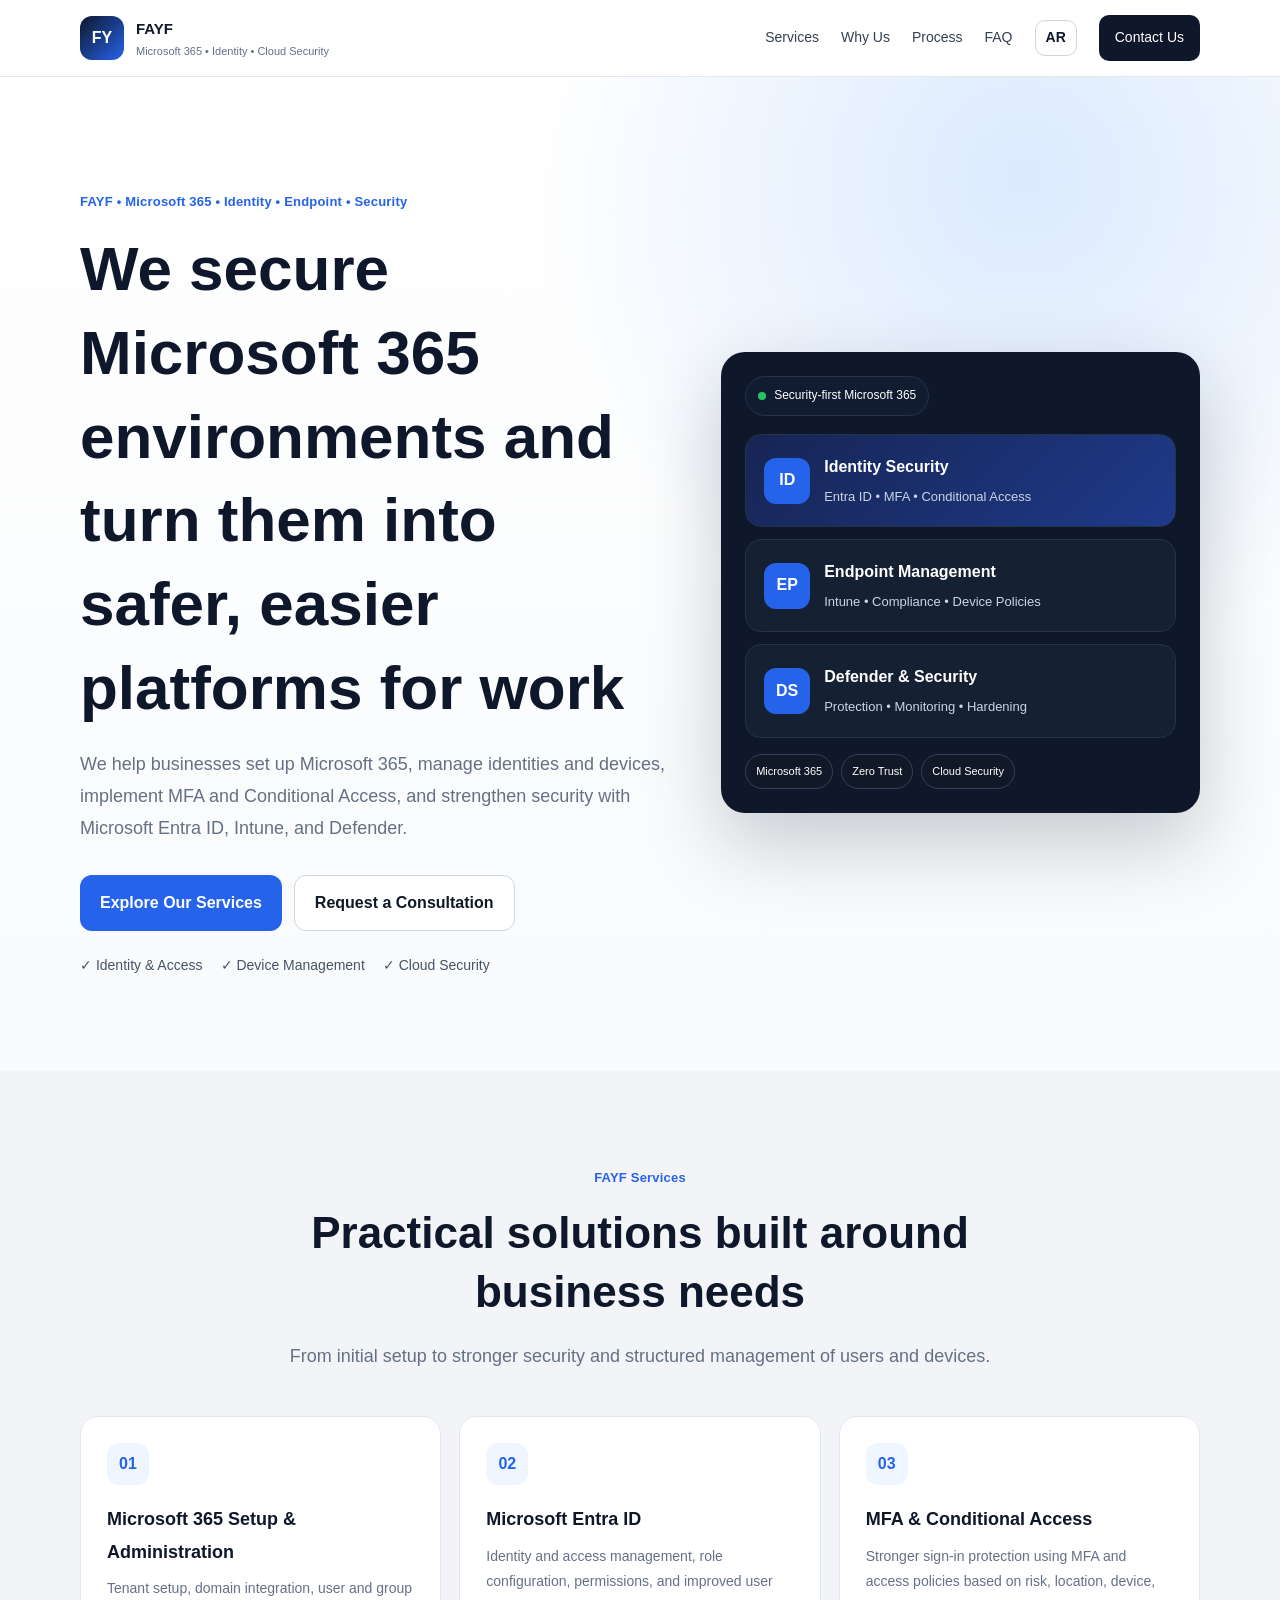
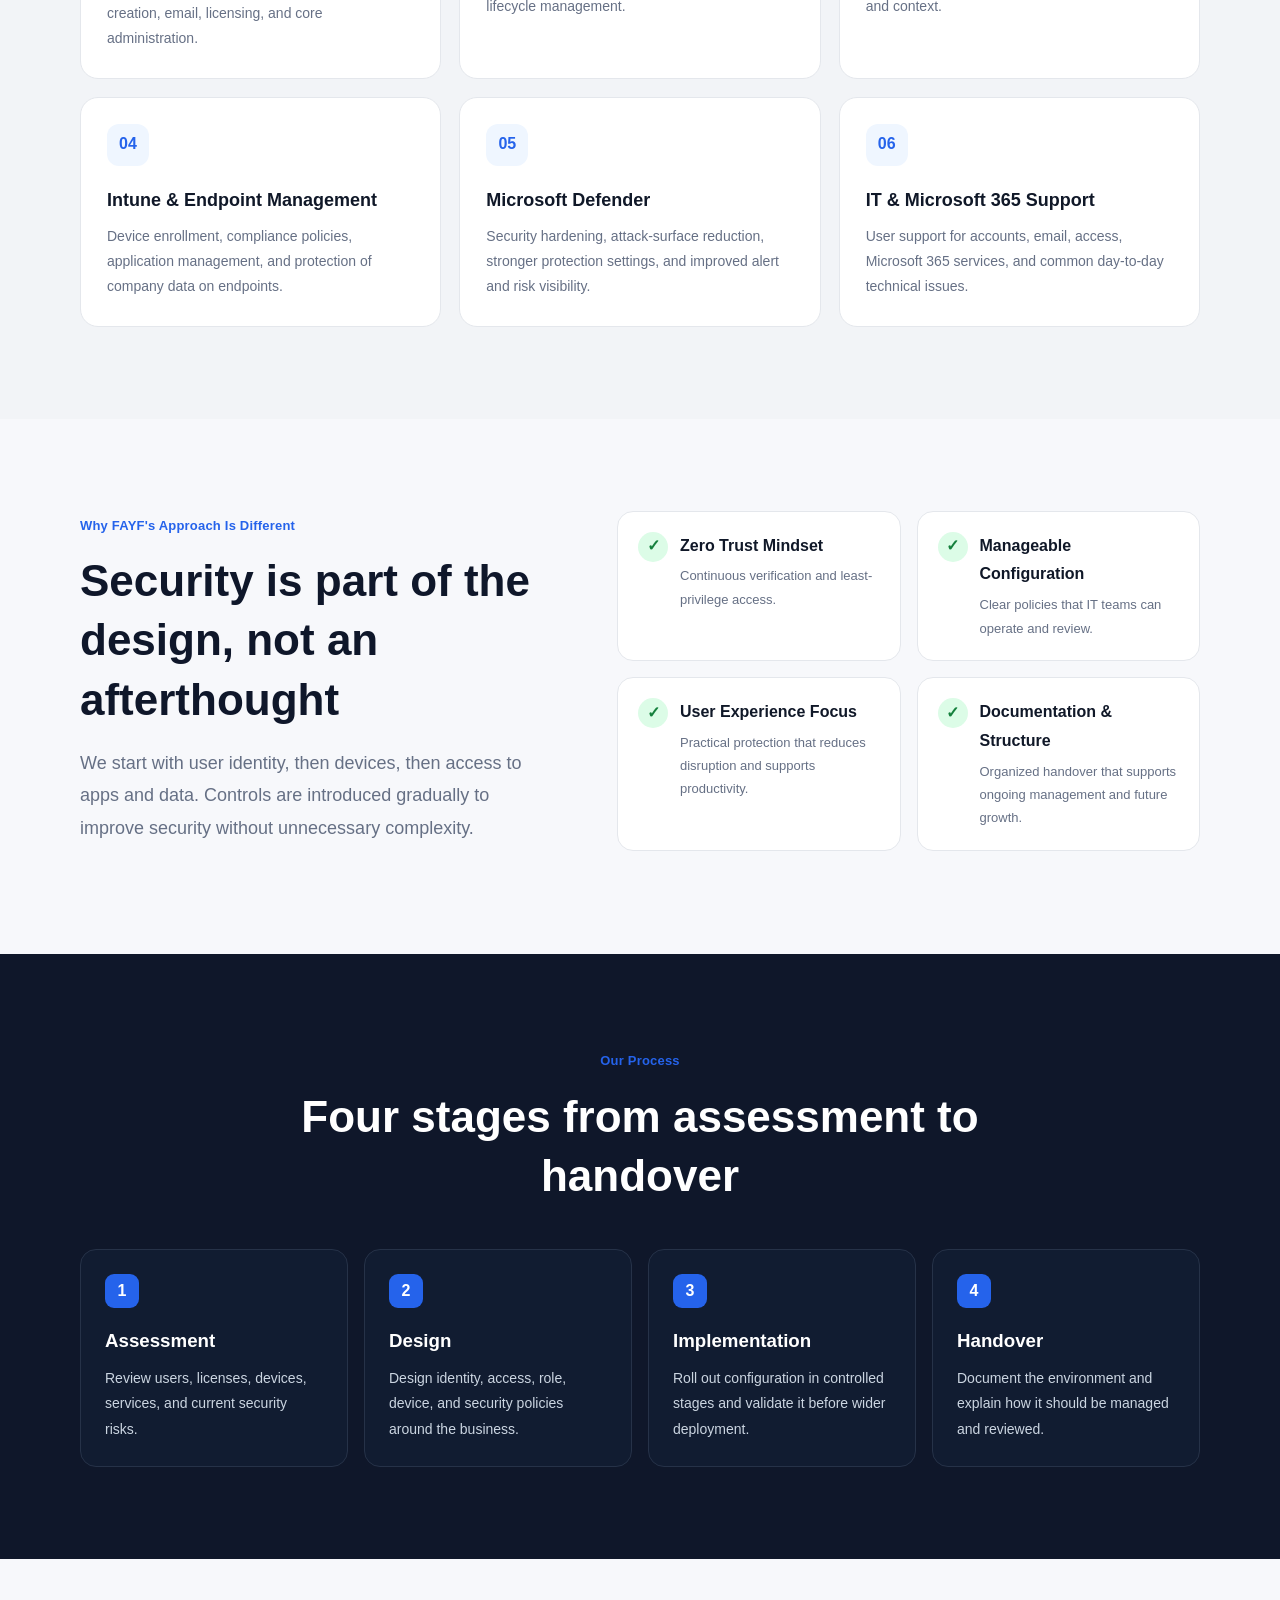
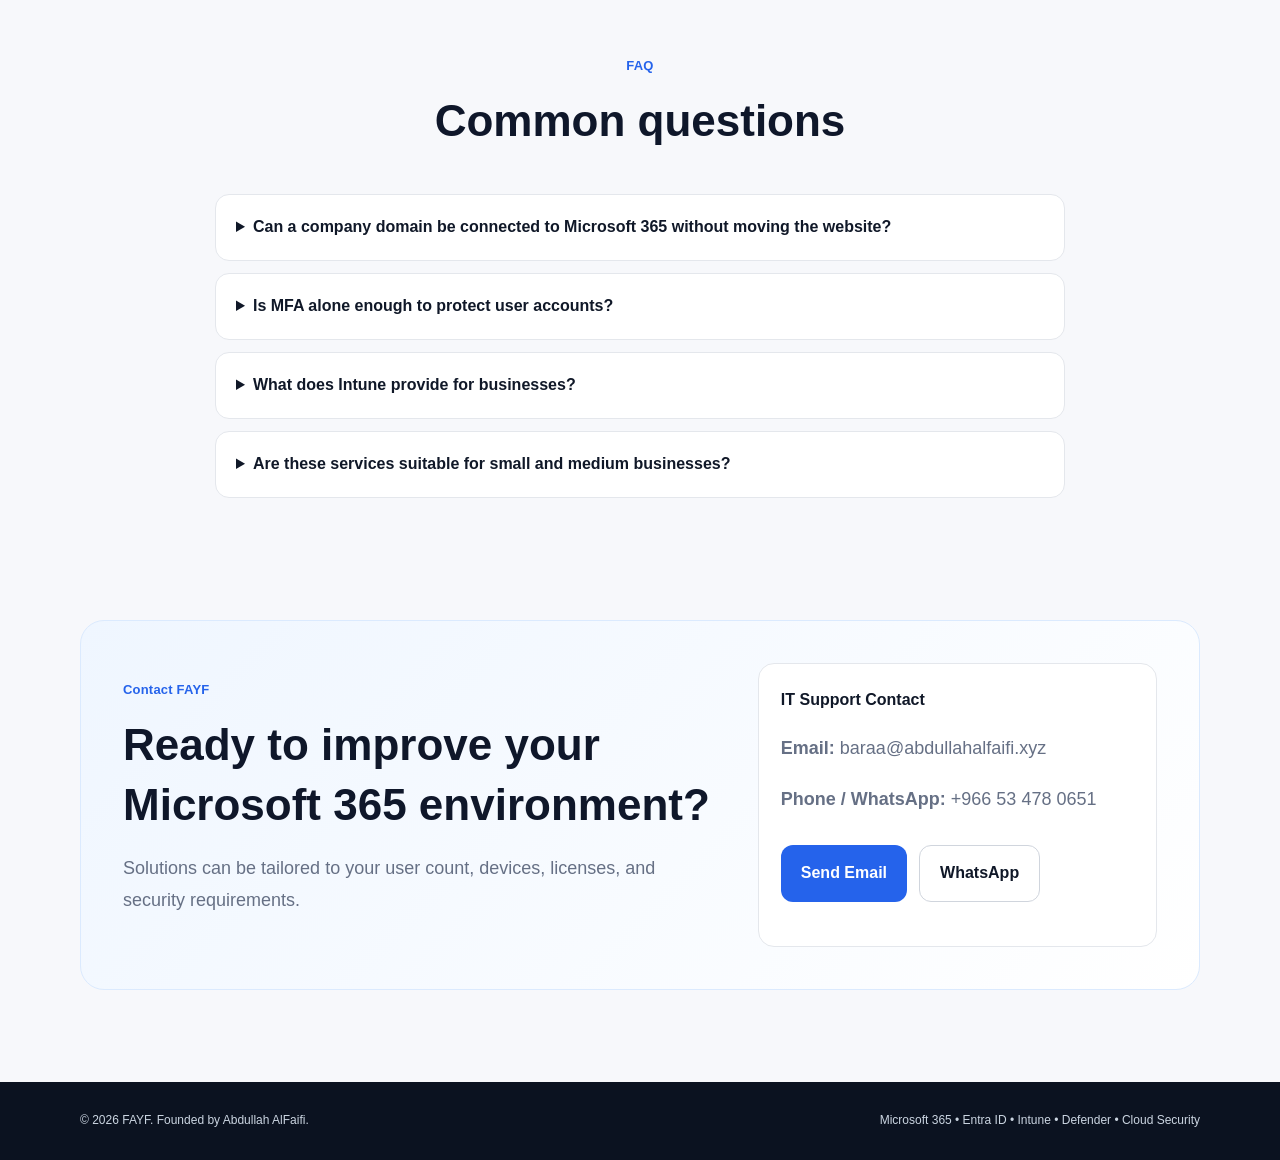
==== commit 7d5a8e5f: "Rebrand English site to FAYF while preserving SEO structure" ====
--- a/en.html
+++ b/en.html
@@ -3,18 +3,79 @@
 <head>
   <meta charset="utf-8" />
   <meta name="viewport" content="width=device-width, initial-scale=1" />
-  <meta name="description" content="Microsoft 365, identity, endpoint, and cloud security services for businesses: Entra ID, MFA, Conditional Access, Intune, Microsoft Defender, and IT support." />
-  <title>Abdullah AlFaifi | Microsoft 365 & Cloud Security</title>
+  <title>FAYF | Microsoft 365, Identity & Cloud Security Services</title>
+  <meta name="description" content="FAYF provides Microsoft 365 services for businesses: tenant and domain setup, Microsoft Entra ID, MFA, Conditional Access, Intune, Microsoft Defender, endpoint management, and IT support." />
+  <meta name="robots" content="index, follow, max-image-preview:large" />
+  <link rel="canonical" href="https://abdullahalfaifi.xyz/en.html" />
+  <link rel="alternate" hreflang="ar" href="https://abdullahalfaifi.xyz/" />
+  <link rel="alternate" hreflang="en" href="https://abdullahalfaifi.xyz/en.html" />
+  <link rel="alternate" hreflang="x-default" href="https://abdullahalfaifi.xyz/" />
+
+  <meta property="og:type" content="website" />
+  <meta property="og:site_name" content="FAYF" />
+  <meta property="og:title" content="FAYF | Microsoft 365, Identity & Cloud Security" />
+  <meta property="og:description" content="Microsoft 365 identity, endpoint management, and cloud security solutions using Entra ID, Intune, Defender, MFA, and Conditional Access." />
+  <meta property="og:url" content="https://abdullahalfaifi.xyz/en.html" />
+  <meta property="og:locale" content="en_US" />
+  <meta property="og:locale:alternate" content="ar_SA" />
+  <meta name="twitter:card" content="summary" />
+  <meta name="twitter:title" content="FAYF | Microsoft 365 & Cloud Security" />
+  <meta name="twitter:description" content="Microsoft 365 • Entra ID • MFA • Conditional Access • Intune • Defender • IT Support" />
+
+  <script type="application/ld+json">
+  {
+    "@context": "https://schema.org",
+    "@graph": [
+      {
+        "@type": "Organization",
+        "@id": "https://abdullahalfaifi.xyz/#organization",
+        "name": "FAYF",
+        "url": "https://abdullahalfaifi.xyz/",
+        "email": "baraa@abdullahalfaifi.xyz",
+        "telephone": "+966534780651",
+        "description": "Microsoft 365 identity, endpoint management, cloud security and IT support services.",
+        "founder": {
+          "@id": "https://abdullahalfaifi.xyz/#founder"
+        },
+        "contactPoint": {
+          "@type": "ContactPoint",
+          "contactType": "IT Support",
+          "email": "baraa@abdullahalfaifi.xyz",
+          "telephone": "+966534780651",
+          "availableLanguage": ["Arabic", "English"]
+        }
+      },
+      {
+        "@type": "WebSite",
+        "@id": "https://abdullahalfaifi.xyz/#website",
+        "url": "https://abdullahalfaifi.xyz/",
+        "name": "FAYF",
+        "publisher": {
+          "@id": "https://abdullahalfaifi.xyz/#organization"
+        },
+        "inLanguage": ["ar", "en"]
+      },
+      {
+        "@type": "Person",
+        "@id": "https://abdullahalfaifi.xyz/#founder",
+        "name": "Abdullah AlFaifi",
+        "alternateName": "عبدالله الفيفي",
+        "url": "https://abdullahalfaifi.xyz/"
+      }
+    ]
+  }
+  </script>
+
   <link rel="stylesheet" href="styles.css" />
 </head>
 <body>
   <header class="site-header" id="top">
     <div class="container nav-wrap">
       <a class="brand" href="#top" aria-label="Home">
-        <span class="brand-mark">AF</span>
+        <span class="brand-mark">FY</span>
         <span class="brand-text">
-          <strong>Abdullah AlFaifi</strong>
-          <small>Microsoft 365 & Cloud Security</small>
+          <strong>FAYF</strong>
+          <small>Microsoft 365 • Identity • Cloud Security</small>
         </span>
       </a>
 
@@ -35,7 +96,7 @@
     <section class="hero section">
       <div class="container hero-grid">
         <div class="hero-copy">
-          <span class="eyebrow">Microsoft 365 • Identity • Endpoint • Security</span>
+          <span class="eyebrow">FAYF • Microsoft 365 • Identity • Endpoint • Security</span>
           <h1>We secure Microsoft 365 environments and turn them into safer, easier platforms for work</h1>
           <p class="hero-lead">
             We help businesses set up Microsoft 365, manage identities and devices, implement MFA and Conditional Access,
@@ -54,30 +115,10 @@
 
         <div class="hero-panel" aria-label="Services overview">
           <div class="status-pill"><span></span> Security-first Microsoft 365</div>
-          <div class="panel-card featured">
-            <div class="icon">ID</div>
-            <div>
-              <strong>Identity Security</strong>
-              <p>Entra ID • MFA • Conditional Access</p>
-            </div>
-          </div>
-          <div class="panel-card">
-            <div class="icon">EP</div>
-            <div>
-              <strong>Endpoint Management</strong>
-              <p>Intune • Compliance • Device Policies</p>
-            </div>
-          </div>
-          <div class="panel-card">
-            <div class="icon">DS</div>
-            <div>
-              <strong>Defender & Security</strong>
-              <p>Protection • Monitoring • Hardening</p>
-            </div>
-          </div>
-          <div class="panel-footer">
-            <span>Microsoft 365</span><span>Zero Trust</span><span>Cloud Security</span>
-          </div>
+          <div class="panel-card featured"><div class="icon">ID</div><div><strong>Identity Security</strong><p>Entra ID • MFA • Conditional Access</p></div></div>
+          <div class="panel-card"><div class="icon">EP</div><div><strong>Endpoint Management</strong><p>Intune • Compliance • Device Policies</p></div></div>
+          <div class="panel-card"><div class="icon">DS</div><div><strong>Defender & Security</strong><p>Protection • Monitoring • Hardening</p></div></div>
+          <div class="panel-footer"><span>Microsoft 365</span><span>Zero Trust</span><span>Cloud Security</span></div>
         </div>
       </div>
     </section>
@@ -85,42 +126,17 @@
     <section class="section muted" id="services">
       <div class="container">
         <div class="section-heading">
-          <span class="eyebrow">Our Services</span>
+          <span class="eyebrow">FAYF Services</span>
           <h2>Practical solutions built around business needs</h2>
           <p>From initial setup to stronger security and structured management of users and devices.</p>
         </div>
-
         <div class="cards services-grid">
-          <article class="service-card">
-            <span class="service-icon">01</span>
-            <h3>Microsoft 365 Setup & Administration</h3>
-            <p>Tenant setup, domain integration, user and group creation, email, licensing, and core administration.</p>
-          </article>
-          <article class="service-card">
-            <span class="service-icon">02</span>
-            <h3>Microsoft Entra ID</h3>
-            <p>Identity and access management, role configuration, permissions, and improved user lifecycle management.</p>
-          </article>
-          <article class="service-card">
-            <span class="service-icon">03</span>
-            <h3>MFA & Conditional Access</h3>
-            <p>Stronger sign-in protection using MFA and access policies based on risk, location, device, and context.</p>
-          </article>
-          <article class="service-card">
-            <span class="service-icon">04</span>
-            <h3>Intune & Endpoint Management</h3>
-            <p>Device enrollment, compliance policies, application management, and protection of company data on endpoints.</p>
-          </article>
-          <article class="service-card">
-            <span class="service-icon">05</span>
-            <h3>Microsoft Defender</h3>
-            <p>Security hardening, attack-surface reduction, stronger protection settings, and improved alert and risk visibility.</p>
-          </article>
-          <article class="service-card">
-            <span class="service-icon">06</span>
-            <h3>IT & Microsoft 365 Support</h3>
-            <p>User support for accounts, email, access, Microsoft 365 services, and common day-to-day technical issues.</p>
-          </article>
+          <article class="service-card"><span class="service-icon">01</span><h3>Microsoft 365 Setup & Administration</h3><p>Tenant setup, domain integration, user and group creation, email, licensing, and core administration.</p></article>
+          <article class="service-card"><span class="service-icon">02</span><h3>Microsoft Entra ID</h3><p>Identity and access management, role configuration, permissions, and improved user lifecycle management.</p></article>
+          <article class="service-card"><span class="service-icon">03</span><h3>MFA & Conditional Access</h3><p>Stronger sign-in protection using MFA and access policies based on risk, location, device, and context.</p></article>
+          <article class="service-card"><span class="service-icon">04</span><h3>Intune & Endpoint Management</h3><p>Device enrollment, compliance policies, application management, and protection of company data on endpoints.</p></article>
+          <article class="service-card"><span class="service-icon">05</span><h3>Microsoft Defender</h3><p>Security hardening, attack-surface reduction, stronger protection settings, and improved alert and risk visibility.</p></article>
+          <article class="service-card"><span class="service-icon">06</span><h3>IT & Microsoft 365 Support</h3><p>User support for accounts, email, access, Microsoft 365 services, and common day-to-day technical issues.</p></article>
         </div>
       </div>
     </section>
@@ -128,7 +144,7 @@
     <section class="section" id="why-us">
       <div class="container split-grid">
         <div>
-          <span class="eyebrow">Why Our Approach Is Different</span>
+          <span class="eyebrow">Why FAYF's Approach Is Different</span>
           <h2>Security is part of the design, not an afterthought</h2>
           <p class="section-copy">We start with user identity, then devices, then access to apps and data. Controls are introduced gradually to improve security without unnecessary complexity.</p>
         </div>
@@ -143,10 +159,7 @@
 
     <section class="section dark-section" id="process">
       <div class="container">
-        <div class="section-heading light">
-          <span class="eyebrow">Our Process</span>
-          <h2>Four stages from assessment to handover</h2>
-        </div>
+        <div class="section-heading light"><span class="eyebrow">Our Process</span><h2>Four stages from assessment to handover</h2></div>
         <div class="process-grid">
           <div class="process-step"><b>1</b><h3>Assessment</h3><p>Review users, licenses, devices, services, and current security risks.</p></div>
           <div class="process-step"><b>2</b><h3>Design</h3><p>Design identity, access, role, device, and security policies around the business.</p></div>
@@ -158,10 +171,7 @@
 
     <section class="section" id="faq">
       <div class="container narrow">
-        <div class="section-heading">
-          <span class="eyebrow">FAQ</span>
-          <h2>Common questions</h2>
-        </div>
+        <div class="section-heading"><span class="eyebrow">FAQ</span><h2>Common questions</h2></div>
         <div class="faq-list">
           <details><summary>Can a company domain be connected to Microsoft 365 without moving the website?</summary><p>Yes. The same domain can be used for Microsoft 365 email while the website remains on a separate hosting platform, using different DNS records.</p></details>
           <details><summary>Is MFA alone enough to protect user accounts?</summary><p>MFA is essential, but stronger protection comes from combining it with Conditional Access, session controls, managed devices, and least-privilege policies.</p></details>
@@ -174,7 +184,7 @@
     <section class="section contact-section" id="contact">
       <div class="container contact-card">
         <div>
-          <span class="eyebrow">Contact Us</span>
+          <span class="eyebrow">Contact FAYF</span>
           <h2>Ready to improve your Microsoft 365 environment?</h2>
           <p>Solutions can be tailored to your user count, devices, licenses, and security requirements.</p>
         </div>
@@ -193,11 +203,10 @@
 
   <footer class="site-footer">
     <div class="container footer-wrap">
-      <p>© <span id="year"></span> Abdullah AlFaifi. All rights reserved.</p>
+      <p>© <span id="year"></span> FAYF. Founded by Abdullah AlFaifi.</p>
       <p>Microsoft 365 • Entra ID • Intune • Defender • Cloud Security</p>
     </div>
   </footer>
-
   <script src="script.js"></script>
 </body>
-</html>
+</html>
